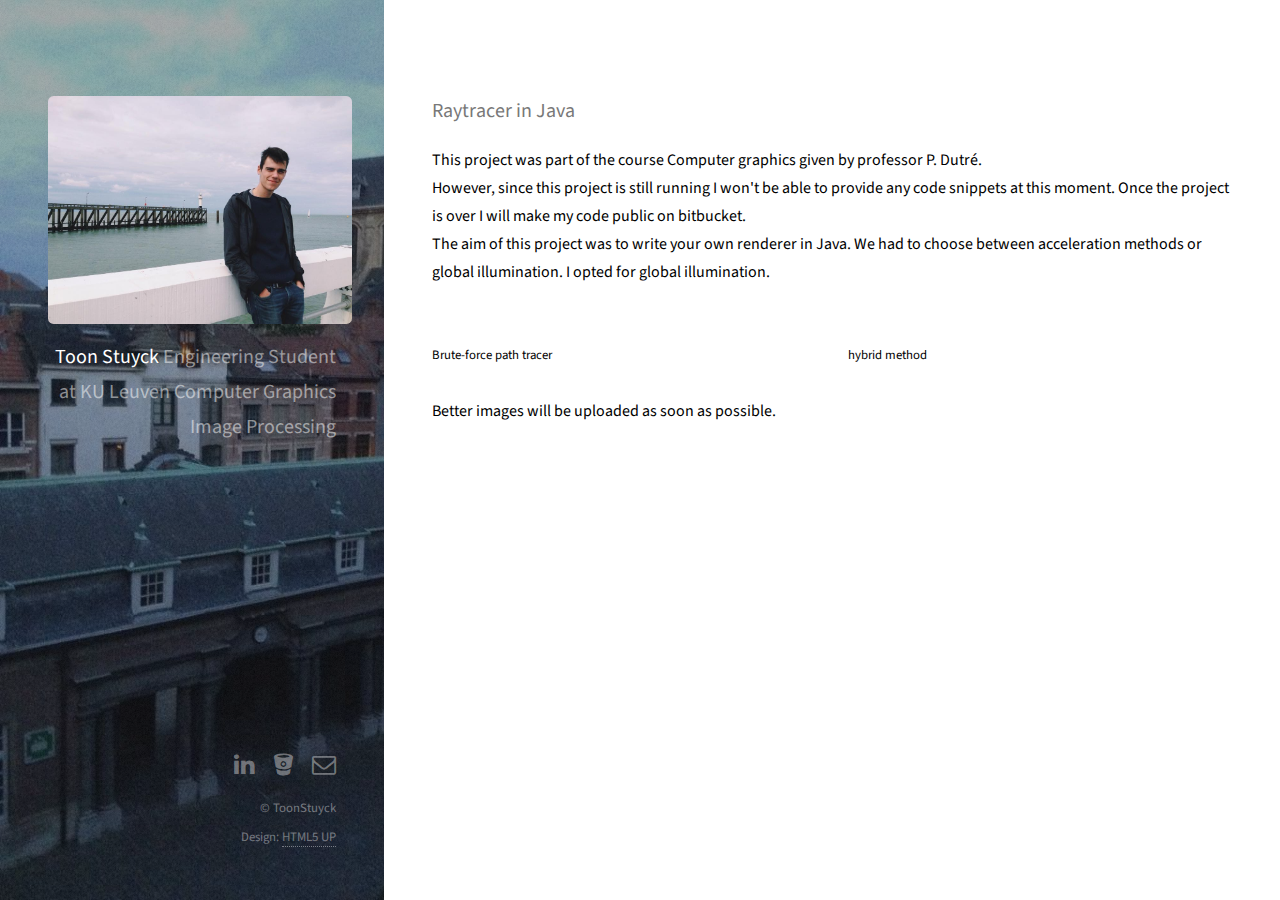
==== cg.html @ 0304fca7 "projects" ====
<!DOCTYPE HTML>
<!--
	Strata by HTML5 UP
	html5up.net | @ajlkn
	Free for personal and commercial use under the CCA 3.0 license (html5up.net/license)
-->
<html>
	<head>
		<title>Raytracer</title>
		<meta charset="utf-8" />
		<meta name="viewport" content="width=device-width, initial-scale=1" />
		<!--[if lte IE 8]><script src="assets/js/ie/html5shiv.js"></script><![endif]-->
		<link rel="stylesheet" href="assets/css/main.css" />
		<!--[if lte IE 8]><link rel="stylesheet" href="assets/css/ie8.css" /><![endif]-->
	</head>
	
	<body id="top">

		<!-- Header -->
			<header id="header">
				<div class="inner">
					<a href="index.html" class="image avatar "><img src="images/avatar.jpg" alt="" style="width:304px;height:228px;"/></a>
					<h1><strong>Toon Stuyck</strong> <br />
					Engineering Student at KU Leuven <br />
					Computer Graphics <br />
					Image Processing</h1>
				</div>
			</header>

		<!-- Main -->
			<div id="main">

				<!-- One -->
					<section id="one">
						<header class="major">
						<h3>Raytracer in Java </h3>
							
						</header>
						<p>This project was part of the course Computer graphics given by professor P. Dutr&eacute;. <br/>
						However, since this project is still running I won't be able to provide any code snippets at this moment. Once the project
						is over I will make my code public on bitbucket. <br/>The aim of this project was to write your own renderer
						in Java. We had to choose between acceleration methods or global illumination. I opted for global illumination.
						</p>
						
						<div class ="row">
						<article class="6u 12u$(xsmall) work-item">
								<img src="images/cg/BruteForce16samples5depth.png" alt="" style="width:370;height:217px;"/>
								<p>Brute-force path tracer</p>
						</article>
						<article class="6u$ 12u$(xsmall) work-item">
								<img src="images/cg/hybrid32.png" alt="" style="width:370;height:217px;"/>
								<p>hybrid method</p>
						</article>
						</div>
						<p>Better images will be uploaded as soon as possible.</p>
					</section>



		<!-- Footer -->
			<footer id="footer">
				<div class="inner">
					<ul class="icons">
						<li><a href="https://www.linkedin.com/in/toon-stuyck/" class="icon fa-linkedin"><span class="label">LinkedIn</span></a></li>
						<li><a href="#" class="icon fa-bitbucket"><span class="label">Bitbucket</span></a></li>
						<li><a href="mailto:toon.stuyck@student.kuleuven.be" class="icon fa-envelope-o"><span class="label">Email</span></a></li>
					</ul>
					<ul class="copyright">
						<li>&copy; ToonStuyck</li><li>Design: <a href="http://html5up.net">HTML5 UP</a></li>
					</ul>
				</div>
			</footer>

		<!-- Scripts -->
			<script src="assets/js/jquery.min.js"></script>
			<script src="assets/js/jquery.poptrox.min.js"></script>
			<script src="assets/js/skel.min.js"></script>
			<script src="assets/js/util.js"></script>
			<!--[if lte IE 8]><script src="assets/js/ie/respond.min.js"></script><![endif]-->
			<script src="assets/js/main.js"></script>

	</body>
</html>
---- assets/css/main.css ----
@import url("font-awesome.min.css");
@import url("https://fonts.googleapis.com/css?family=Source+Sans+Pro:400,400italic");

/*
	Strata by HTML5 UP
	html5up.net | @ajlkn
	Free for personal and commercial use under the CCA 3.0 license (html5up.net/license)
*/

/* Reset */

	html, body, div, span, applet, object, iframe, h1, h2, h3, h4, h5, h6, p, blockquote, pre, a, abbr, acronym, address, big, cite, code, del, dfn, em, img, ins, kbd, q, s, samp, small, strike, strong, sub, sup, tt, var, b, u, i, center, dl, dt, dd, ol, ul, li, fieldset, form, label, legend, table, caption, tbody, tfoot, thead, tr, th, td, article, aside, canvas, details, embed, figure, figcaption, footer, header, hgroup, menu, nav, output, ruby, section, summary, time, mark, audio, video {
		margin: 0;
		padding: 0;
		border: 0;
		font-size: 100%;
		font: inherit;
		vertical-align: baseline;
	}

	article, aside, details, figcaption, figure, footer, header, hgroup, menu, nav, section {
		display: block;
	}

	body {
		line-height: 1;
	}

	ol, ul {
		list-style: none;
	}

	blockquote, q {
		quotes: none;
	}

	blockquote:before, blockquote:after, q:before, q:after {
		content: '';
		content: none;
	}

	table {
		border-collapse: collapse;
		border-spacing: 0;
	}

	body {
		-webkit-text-size-adjust: none;
	}

/* Box Model */

	*, *:before, *:after {
		-moz-box-sizing: border-box;
		-webkit-box-sizing: border-box;
		box-sizing: border-box;
	}

/* Containers */

	.container {
		margin-left: auto;
		margin-right: auto;
	}

	.container.\31 25\25 {
		width: 100%;
		max-width: 1200px;
		min-width: 960px;
	}

	.container.\37 5\25 {
		width: 720px;
	}

	.container.\35 0\25 {
		width: 480px;
	}

	.container.\32 5\25 {
		width: 240px;
	}

	.container {
		width: 960px;
	}

	@media screen and (max-width: 1800px) {

		.container.\31 25\25 {
			width: 100%;
			max-width: 1200px;
			min-width: 960px;
		}

		.container.\37 5\25 {
			width: 720px;
		}

		.container.\35 0\25 {
			width: 480px;
		}

		.container.\32 5\25 {
			width: 240px;
		}

		.container {
			width: 960px;
		}

	}

	@media screen and (max-width: 1280px) {

		.container.\31 25\25 {
			width: 100%;
			max-width: 1200px;
			min-width: 960px;
		}

		.container.\37 5\25 {
			width: 720px;
		}

		.container.\35 0\25 {
			width: 480px;
		}

		.container.\32 5\25 {
			width: 240px;
		}

		.container {
			width: 960px;
		}

	}

	@media screen and (max-width: 980px) {

		.container.\31 25\25 {
			width: 100%;
			max-width: 1200px;
			min-width: 960px;
		}

		.container.\37 5\25 {
			width: 720px;
		}

		.container.\35 0\25 {
			width: 480px;
		}

		.container.\32 5\25 {
			width: 240px;
		}

		.container {
			width: 960px;
		}

	}

	@media screen and (max-width: 736px) {

		.container.\31 25\25 {
			width: 100%;
			max-width: 1200px;
			min-width: 960px;
		}

		.container.\37 5\25 {
			width: 720px;
		}

		.container.\35 0\25 {
			width: 480px;
		}

		.container.\32 5\25 {
			width: 240px;
		}

		.container {
			width: 960px;
		}

	}

	@media screen and (max-width: 480px) {

		.container.\31 25\25 {
			width: 100%;
			max-width: 1200px;
			min-width: 960px;
		}

		.container.\37 5\25 {
			width: 720px;
		}

		.container.\35 0\25 {
			width: 480px;
		}

		.container.\32 5\25 {
			width: 240px;
		}

		.container {
			width: 960px;
		}

	}

/* Grid */

	.row {
		border-bottom: solid 1px transparent;
		-moz-box-sizing: border-box;
		-webkit-box-sizing: border-box;
		box-sizing: border-box;
	}

	.row > * {
		float: left;
		-moz-box-sizing: border-box;
		-webkit-box-sizing: border-box;
		box-sizing: border-box;
	}

	.row:after, .row:before {
		content: '';
		display: block;
		clear: both;
		height: 0;
	}

	.row.uniform > * > :first-child {
		margin-top: 0;
	}

	.row.uniform > * > :last-child {
		margin-bottom: 0;
	}

	.row.\30 \25 > * {
		padding: 0 0 0 0em;
	}

	.row.\30 \25 {
		margin: 0 0 -1px 0em;
	}

	.row.uniform.\30 \25 > * {
		padding: 0em 0 0 0em;
	}

	.row.uniform.\30 \25 {
		margin: 0em 0 -1px 0em;
	}

	.row > * {
		padding: 0 0 0 2.5em;
	}

	.row {
		margin: 0 0 -1px -2.5em;
	}

	.row.uniform > * {
		padding: 2.5em 0 0 2.5em;
	}

	.row.uniform {
		margin: -2.5em 0 -1px -2.5em;
	}

	.row.\32 00\25 > * {
		padding: 0 0 0 5em;
	}

	.row.\32 00\25 {
		margin: 0 0 -1px -5em;
	}

	.row.uniform.\32 00\25 > * {
		padding: 5em 0 0 5em;
	}

	.row.uniform.\32 00\25 {
		margin: -5em 0 -1px -5em;
	}

	.row.\31 50\25 > * {
		padding: 0 0 0 3.75em;
	}

	.row.\31 50\25 {
		margin: 0 0 -1px -3.75em;
	}

	.row.uniform.\31 50\25 > * {
		padding: 3.75em 0 0 3.75em;
	}

	.row.uniform.\31 50\25 {
		margin: -3.75em 0 -1px -3.75em;
	}

	.row.\35 0\25 > * {
		padding: 0 0 0 1.25em;
	}

	.row.\35 0\25 {
		margin: 0 0 -1px -1.25em;
	}

	.row.uniform.\35 0\25 > * {
		padding: 1.25em 0 0 1.25em;
	}

	.row.uniform.\35 0\25 {
		margin: -1.25em 0 -1px -1.25em;
	}

	.row.\32 5\25 > * {
		padding: 0 0 0 0.625em;
	}

	.row.\32 5\25 {
		margin: 0 0 -1px -0.625em;
	}

	.row.uniform.\32 5\25 > * {
		padding: 0.625em 0 0 0.625em;
	}

	.row.uniform.\32 5\25 {
		margin: -0.625em 0 -1px -0.625em;
	}

	.\31 2u, .\31 2u\24 {
		width: 100%;
		clear: none;
		margin-left: 0;
	}

	.\31 1u, .\31 1u\24 {
		width: 91.6666666667%;
		clear: none;
		margin-left: 0;
	}

	.\31 0u, .\31 0u\24 {
		width: 83.3333333333%;
		clear: none;
		margin-left: 0;
	}

	.\39 u, .\39 u\24 {
		width: 75%;
		clear: none;
		margin-left: 0;
	}

	.\38 u, .\38 u\24 {
		width: 66.6666666667%;
		clear: none;
		margin-left: 0;
	}

	.\37 u, .\37 u\24 {
		width: 58.3333333333%;
		clear: none;
		margin-left: 0;
	}

	.\36 u, .\36 u\24 {
		width: 50%;
		clear: none;
		margin-left: 0;
	}

	.\35 u, .\35 u\24 {
		width: 41.6666666667%;
		clear: none;
		margin-left: 0;
	}

	.\34 u, .\34 u\24 {
		width: 33.3333333333%;
		clear: none;
		margin-left: 0;
	}

	.\33 u, .\33 u\24 {
		width: 25%;
		clear: none;
		margin-left: 0;
	}

	.\32 u, .\32 u\24 {
		width: 16.6666666667%;
		clear: none;
		margin-left: 0;
	}

	.\31 u, .\31 u\24 {
		width: 8.3333333333%;
		clear: none;
		margin-left: 0;
	}

	.\31 2u\24 + *,
	.\31 1u\24 + *,
	.\31 0u\24 + *,
	.\39 u\24 + *,
	.\38 u\24 + *,
	.\37 u\24 + *,
	.\36 u\24 + *,
	.\35 u\24 + *,
	.\34 u\24 + *,
	.\33 u\24 + *,
	.\32 u\24 + *,
	.\31 u\24 + * {
		clear: left;
	}

	.\-11u {
		margin-left: 91.66667%;
	}

	.\-10u {
		margin-left: 83.33333%;
	}

	.\-9u {
		margin-left: 75%;
	}

	.\-8u {
		margin-left: 66.66667%;
	}

	.\-7u {
		margin-left: 58.33333%;
	}

	.\-6u {
		margin-left: 50%;
	}

	.\-5u {
		margin-left: 41.66667%;
	}

	.\-4u {
		margin-left: 33.33333%;
	}

	.\-3u {
		margin-left: 25%;
	}

	.\-2u {
		margin-left: 16.66667%;
	}

	.\-1u {
		margin-left: 8.33333%;
	}

	@media screen and (max-width: 1800px) {

		.row > * {
			padding: 0 0 0 2.5em;
		}

		.row {
			margin: 0 0 -1px -2.5em;
		}

		.row.uniform > * {
			padding: 2.5em 0 0 2.5em;
		}

		.row.uniform {
			margin: -2.5em 0 -1px -2.5em;
		}

		.row.\32 00\25 > * {
			padding: 0 0 0 5em;
		}

		.row.\32 00\25 {
			margin: 0 0 -1px -5em;
		}

		.row.uniform.\32 00\25 > * {
			padding: 5em 0 0 5em;
		}

		.row.uniform.\32 00\25 {
			margin: -5em 0 -1px -5em;
		}

		.row.\31 50\25 > * {
			padding: 0 0 0 3.75em;
		}

		.row.\31 50\25 {
			margin: 0 0 -1px -3.75em;
		}

		.row.uniform.\31 50\25 > * {
			padding: 3.75em 0 0 3.75em;
		}

		.row.uniform.\31 50\25 {
			margin: -3.75em 0 -1px -3.75em;
		}

		.row.\35 0\25 > * {
			padding: 0 0 0 1.25em;
		}

		.row.\35 0\25 {
			margin: 0 0 -1px -1.25em;
		}

		.row.uniform.\35 0\25 > * {
			padding: 1.25em 0 0 1.25em;
		}

		.row.uniform.\35 0\25 {
			margin: -1.25em 0 -1px -1.25em;
		}

		.row.\32 5\25 > * {
			padding: 0 0 0 0.625em;
		}

		.row.\32 5\25 {
			margin: 0 0 -1px -0.625em;
		}

		.row.uniform.\32 5\25 > * {
			padding: 0.625em 0 0 0.625em;
		}

		.row.uniform.\32 5\25 {
			margin: -0.625em 0 -1px -0.625em;
		}

		.\31 2u\28xlarge\29, .\31 2u\24\28xlarge\29 {
			width: 100%;
			clear: none;
			margin-left: 0;
		}

		.\31 1u\28xlarge\29, .\31 1u\24\28xlarge\29 {
			width: 91.6666666667%;
			clear: none;
			margin-left: 0;
		}

		.\31 0u\28xlarge\29, .\31 0u\24\28xlarge\29 {
			width: 83.3333333333%;
			clear: none;
			margin-left: 0;
		}

		.\39 u\28xlarge\29, .\39 u\24\28xlarge\29 {
			width: 75%;
			clear: none;
			margin-left: 0;
		}

		.\38 u\28xlarge\29, .\38 u\24\28xlarge\29 {
			width: 66.6666666667%;
			clear: none;
			margin-left: 0;
		}

		.\37 u\28xlarge\29, .\37 u\24\28xlarge\29 {
			width: 58.3333333333%;
			clear: none;
			margin-left: 0;
		}

		.\36 u\28xlarge\29, .\36 u\24\28xlarge\29 {
			width: 50%;
			clear: none;
			margin-left: 0;
		}

		.\35 u\28xlarge\29, .\35 u\24\28xlarge\29 {
			width: 41.6666666667%;
			clear: none;
			margin-left: 0;
		}

		.\34 u\28xlarge\29, .\34 u\24\28xlarge\29 {
			width: 33.3333333333%;
			clear: none;
			margin-left: 0;
		}

		.\33 u\28xlarge\29, .\33 u\24\28xlarge\29 {
			width: 25%;
			clear: none;
			margin-left: 0;
		}

		.\32 u\28xlarge\29, .\32 u\24\28xlarge\29 {
			width: 16.6666666667%;
			clear: none;
			margin-left: 0;
		}

		.\31 u\28xlarge\29, .\31 u\24\28xlarge\29 {
			width: 8.3333333333%;
			clear: none;
			margin-left: 0;
		}

		.\31 2u\24\28xlarge\29 + *,
		.\31 1u\24\28xlarge\29 + *,
		.\31 0u\24\28xlarge\29 + *,
		.\39 u\24\28xlarge\29 + *,
		.\38 u\24\28xlarge\29 + *,
		.\37 u\24\28xlarge\29 + *,
		.\36 u\24\28xlarge\29 + *,
		.\35 u\24\28xlarge\29 + *,
		.\34 u\24\28xlarge\29 + *,
		.\33 u\24\28xlarge\29 + *,
		.\32 u\24\28xlarge\29 + *,
		.\31 u\24\28xlarge\29 + * {
			clear: left;
		}

		.\-11u\28xlarge\29 {
			margin-left: 91.66667%;
		}

		.\-10u\28xlarge\29 {
			margin-left: 83.33333%;
		}

		.\-9u\28xlarge\29 {
			margin-left: 75%;
		}

		.\-8u\28xlarge\29 {
			margin-left: 66.66667%;
		}

		.\-7u\28xlarge\29 {
			margin-left: 58.33333%;
		}

		.\-6u\28xlarge\29 {
			margin-left: 50%;
		}

		.\-5u\28xlarge\29 {
			margin-left: 41.66667%;
		}

		.\-4u\28xlarge\29 {
			margin-left: 33.33333%;
		}

		.\-3u\28xlarge\29 {
			margin-left: 25%;
		}

		.\-2u\28xlarge\29 {
			margin-left: 16.66667%;
		}

		.\-1u\28xlarge\29 {
			margin-left: 8.33333%;
		}

	}

	@media screen and (max-width: 1280px) {

		.row > * {
			padding: 0 0 0 2em;
		}

		.row {
			margin: 0 0 -1px -2em;
		}

		.row.uniform > * {
			padding: 2em 0 0 2em;
		}

		.row.uniform {
			margin: -2em 0 -1px -2em;
		}

		.row.\32 00\25 > * {
			padding: 0 0 0 4em;
		}

		.row.\32 00\25 {
			margin: 0 0 -1px -4em;
		}

		.row.uniform.\32 00\25 > * {
			padding: 4em 0 0 4em;
		}

		.row.uniform.\32 00\25 {
			margin: -4em 0 -1px -4em;
		}

		.row.\31 50\25 > * {
			padding: 0 0 0 3em;
		}

		.row.\31 50\25 {
			margin: 0 0 -1px -3em;
		}

		.row.uniform.\31 50\25 > * {
			padding: 3em 0 0 3em;
		}

		.row.uniform.\31 50\25 {
			margin: -3em 0 -1px -3em;
		}

		.row.\35 0\25 > * {
			padding: 0 0 0 1em;
		}

		.row.\35 0\25 {
			margin: 0 0 -1px -1em;
		}

		.row.uniform.\35 0\25 > * {
			padding: 1em 0 0 1em;
		}

		.row.uniform.\35 0\25 {
			margin: -1em 0 -1px -1em;
		}

		.row.\32 5\25 > * {
			padding: 0 0 0 0.5em;
		}

		.row.\32 5\25 {
			margin: 0 0 -1px -0.5em;
		}

		.row.uniform.\32 5\25 > * {
			padding: 0.5em 0 0 0.5em;
		}

		.row.uniform.\32 5\25 {
			margin: -0.5em 0 -1px -0.5em;
		}

		.\31 2u\28large\29, .\31 2u\24\28large\29 {
			width: 100%;
			clear: none;
			margin-left: 0;
		}

		.\31 1u\28large\29, .\31 1u\24\28large\29 {
			width: 91.6666666667%;
			clear: none;
			margin-left: 0;
		}

		.\31 0u\28large\29, .\31 0u\24\28large\29 {
			width: 83.3333333333%;
			clear: none;
			margin-left: 0;
		}

		.\39 u\28large\29, .\39 u\24\28large\29 {
			width: 75%;
			clear: none;
			margin-left: 0;
		}

		.\38 u\28large\29, .\38 u\24\28large\29 {
			width: 66.6666666667%;
			clear: none;
			margin-left: 0;
		}

		.\37 u\28large\29, .\37 u\24\28large\29 {
			width: 58.3333333333%;
			clear: none;
			margin-left: 0;
		}

		.\36 u\28large\29, .\36 u\24\28large\29 {
			width: 50%;
			clear: none;
			margin-left: 0;
		}

		.\35 u\28large\29, .\35 u\24\28large\29 {
			width: 41.6666666667%;
			clear: none;
			margin-left: 0;
		}

		.\34 u\28large\29, .\34 u\24\28large\29 {
			width: 33.3333333333%;
			clear: none;
			margin-left: 0;
		}

		.\33 u\28large\29, .\33 u\24\28large\29 {
			width: 25%;
			clear: none;
			margin-left: 0;
		}

		.\32 u\28large\29, .\32 u\24\28large\29 {
			width: 16.6666666667%;
			clear: none;
			margin-left: 0;
		}

		.\31 u\28large\29, .\31 u\24\28large\29 {
			width: 8.3333333333%;
			clear: none;
			margin-left: 0;
		}

		.\31 2u\24\28large\29 + *,
		.\31 1u\24\28large\29 + *,
		.\31 0u\24\28large\29 + *,
		.\39 u\24\28large\29 + *,
		.\38 u\24\28large\29 + *,
		.\37 u\24\28large\29 + *,
		.\36 u\24\28large\29 + *,
		.\35 u\24\28large\29 + *,
		.\34 u\24\28large\29 + *,
		.\33 u\24\28large\29 + *,
		.\32 u\24\28large\29 + *,
		.\31 u\24\28large\29 + * {
			clear: left;
		}

		.\-11u\28large\29 {
			margin-left: 91.66667%;
		}

		.\-10u\28large\29 {
			margin-left: 83.33333%;
		}

		.\-9u\28large\29 {
			margin-left: 75%;
		}

		.\-8u\28large\29 {
			margin-left: 66.66667%;
		}

		.\-7u\28large\29 {
			margin-left: 58.33333%;
		}

		.\-6u\28large\29 {
			margin-left: 50%;
		}

		.\-5u\28large\29 {
			margin-left: 41.66667%;
		}

		.\-4u\28large\29 {
			margin-left: 33.33333%;
		}

		.\-3u\28large\29 {
			margin-left: 25%;
		}

		.\-2u\28large\29 {
			margin-left: 16.66667%;
		}

		.\-1u\28large\29 {
			margin-left: 8.33333%;
		}

	}

	@media screen and (max-width: 980px) {

		.row > * {
			padding: 0 0 0 2em;
		}

		.row {
			margin: 0 0 -1px -2em;
		}

		.row.uniform > * {
			padding: 2em 0 0 2em;
		}

		.row.uniform {
			margin: -2em 0 -1px -2em;
		}

		.row.\32 00\25 > * {
			padding: 0 0 0 4em;
		}

		.row.\32 00\25 {
			margin: 0 0 -1px -4em;
		}

		.row.uniform.\32 00\25 > * {
			padding: 4em 0 0 4em;
		}

		.row.uniform.\32 00\25 {
			margin: -4em 0 -1px -4em;
		}

		.row.\31 50\25 > * {
			padding: 0 0 0 3em;
		}

		.row.\31 50\25 {
			margin: 0 0 -1px -3em;
		}

		.row.uniform.\31 50\25 > * {
			padding: 3em 0 0 3em;
		}

		.row.uniform.\31 50\25 {
			margin: -3em 0 -1px -3em;
		}

		.row.\35 0\25 > * {
			padding: 0 0 0 1em;
		}

		.row.\35 0\25 {
			margin: 0 0 -1px -1em;
		}

		.row.uniform.\35 0\25 > * {
			padding: 1em 0 0 1em;
		}

		.row.uniform.\35 0\25 {
			margin: -1em 0 -1px -1em;
		}

		.row.\32 5\25 > * {
			padding: 0 0 0 0.5em;
		}

		.row.\32 5\25 {
			margin: 0 0 -1px -0.5em;
		}

		.row.uniform.\32 5\25 > * {
			padding: 0.5em 0 0 0.5em;
		}

		.row.uniform.\32 5\25 {
			margin: -0.5em 0 -1px -0.5em;
		}

		.\31 2u\28medium\29, .\31 2u\24\28medium\29 {
			width: 100%;
			clear: none;
			margin-left: 0;
		}

		.\31 1u\28medium\29, .\31 1u\24\28medium\29 {
			width: 91.6666666667%;
			clear: none;
			margin-left: 0;
		}

		.\31 0u\28medium\29, .\31 0u\24\28medium\29 {
			width: 83.3333333333%;
			clear: none;
			margin-left: 0;
		}

		.\39 u\28medium\29, .\39 u\24\28medium\29 {
			width: 75%;
			clear: none;
			margin-left: 0;
		}

		.\38 u\28medium\29, .\38 u\24\28medium\29 {
			width: 66.6666666667%;
			clear: none;
			margin-left: 0;
		}

		.\37 u\28medium\29, .\37 u\24\28medium\29 {
			width: 58.3333333333%;
			clear: none;
			margin-left: 0;
		}

		.\36 u\28medium\29, .\36 u\24\28medium\29 {
			width: 50%;
			clear: none;
			margin-left: 0;
		}

		.\35 u\28medium\29, .\35 u\24\28medium\29 {
			width: 41.6666666667%;
			clear: none;
			margin-left: 0;
		}

		.\34 u\28medium\29, .\34 u\24\28medium\29 {
			width: 33.3333333333%;
			clear: none;
			margin-left: 0;
		}

		.\33 u\28medium\29, .\33 u\24\28medium\29 {
			width: 25%;
			clear: none;
			margin-left: 0;
		}

		.\32 u\28medium\29, .\32 u\24\28medium\29 {
			width: 16.6666666667%;
			clear: none;
			margin-left: 0;
		}

		.\31 u\28medium\29, .\31 u\24\28medium\29 {
			width: 8.3333333333%;
			clear: none;
			margin-left: 0;
		}

		.\31 2u\24\28medium\29 + *,
		.\31 1u\24\28medium\29 + *,
		.\31 0u\24\28medium\29 + *,
		.\39 u\24\28medium\29 + *,
		.\38 u\24\28medium\29 + *,
		.\37 u\24\28medium\29 + *,
		.\36 u\24\28medium\29 + *,
		.\35 u\24\28medium\29 + *,
		.\34 u\24\28medium\29 + *,
		.\33 u\24\28medium\29 + *,
		.\32 u\24\28medium\29 + *,
		.\31 u\24\28medium\29 + * {
			clear: left;
		}

		.\-11u\28medium\29 {
			margin-left: 91.66667%;
		}

		.\-10u\28medium\29 {
			margin-left: 83.33333%;
		}

		.\-9u\28medium\29 {
			margin-left: 75%;
		}

		.\-8u\28medium\29 {
			margin-left: 66.66667%;
		}

		.\-7u\28medium\29 {
			margin-left: 58.33333%;
		}

		.\-6u\28medium\29 {
			margin-left: 50%;
		}

		.\-5u\28medium\29 {
			margin-left: 41.66667%;
		}

		.\-4u\28medium\29 {
			margin-left: 33.33333%;
		}

		.\-3u\28medium\29 {
			margin-left: 25%;
		}

		.\-2u\28medium\29 {
			margin-left: 16.66667%;
		}

		.\-1u\28medium\29 {
			margin-left: 8.33333%;
		}

	}

	@media screen and (max-width: 736px) {

		.row > * {
			padding: 0 0 0 1.5em;
		}

		.row {
			margin: 0 0 -1px -1.5em;
		}

		.row.uniform > * {
			padding: 1.5em 0 0 1.5em;
		}

		.row.uniform {
			margin: -1.5em 0 -1px -1.5em;
		}

		.row.\32 00\25 > * {
			padding: 0 0 0 3em;
		}

		.row.\32 00\25 {
			margin: 0 0 -1px -3em;
		}

		.row.uniform.\32 00\25 > * {
			padding: 3em 0 0 3em;
		}

		.row.uniform.\32 00\25 {
			margin: -3em 0 -1px -3em;
		}

		.row.\31 50\25 > * {
			padding: 0 0 0 2.25em;
		}

		.row.\31 50\25 {
			margin: 0 0 -1px -2.25em;
		}

		.row.uniform.\31 50\25 > * {
			padding: 2.25em 0 0 2.25em;
		}

		.row.uniform.\31 50\25 {
			margin: -2.25em 0 -1px -2.25em;
		}

		.row.\35 0\25 > * {
			padding: 0 0 0 0.75em;
		}

		.row.\35 0\25 {
			margin: 0 0 -1px -0.75em;
		}

		.row.uniform.\35 0\25 > * {
			padding: 0.75em 0 0 0.75em;
		}

		.row.uniform.\35 0\25 {
			margin: -0.75em 0 -1px -0.75em;
		}

		.row.\32 5\25 > * {
			padding: 0 0 0 0.375em;
		}

		.row.\32 5\25 {
			margin: 0 0 -1px -0.375em;
		}

		.row.uniform.\32 5\25 > * {
			padding: 0.375em 0 0 0.375em;
		}

		.row.uniform.\32 5\25 {
			margin: -0.375em 0 -1px -0.375em;
		}

		.\31 2u\28small\29, .\31 2u\24\28small\29 {
			width: 100%;
			clear: none;
			margin-left: 0;
		}

		.\31 1u\28small\29, .\31 1u\24\28small\29 {
			width: 91.6666666667%;
			clear: none;
			margin-left: 0;
		}

		.\31 0u\28small\29, .\31 0u\24\28small\29 {
			width: 83.3333333333%;
			clear: none;
			margin-left: 0;
		}

		.\39 u\28small\29, .\39 u\24\28small\29 {
			width: 75%;
			clear: none;
			margin-left: 0;
		}

		.\38 u\28small\29, .\38 u\24\28small\29 {
			width: 66.6666666667%;
			clear: none;
			margin-left: 0;
		}

		.\37 u\28small\29, .\37 u\24\28small\29 {
			width: 58.3333333333%;
			clear: none;
			margin-left: 0;
		}

		.\36 u\28small\29, .\36 u\24\28small\29 {
			width: 50%;
			clear: none;
			margin-left: 0;
		}

		.\35 u\28small\29, .\35 u\24\28small\29 {
			width: 41.6666666667%;
			clear: none;
			margin-left: 0;
		}

		.\34 u\28small\29, .\34 u\24\28small\29 {
			width: 33.3333333333%;
			clear: none;
			margin-left: 0;
		}

		.\33 u\28small\29, .\33 u\24\28small\29 {
			width: 25%;
			clear: none;
			margin-left: 0;
		}

		.\32 u\28small\29, .\32 u\24\28small\29 {
			width: 16.6666666667%;
			clear: none;
			margin-left: 0;
		}

		.\31 u\28small\29, .\31 u\24\28small\29 {
			width: 8.3333333333%;
			clear: none;
			margin-left: 0;
		}

		.\31 2u\24\28small\29 + *,
		.\31 1u\24\28small\29 + *,
		.\31 0u\24\28small\29 + *,
		.\39 u\24\28small\29 + *,
		.\38 u\24\28small\29 + *,
		.\37 u\24\28small\29 + *,
		.\36 u\24\28small\29 + *,
		.\35 u\24\28small\29 + *,
		.\34 u\24\28small\29 + *,
		.\33 u\24\28small\29 + *,
		.\32 u\24\28small\29 + *,
		.\31 u\24\28small\29 + * {
			clear: left;
		}

		.\-11u\28small\29 {
			margin-left: 91.66667%;
		}

		.\-10u\28small\29 {
			margin-left: 83.33333%;
		}

		.\-9u\28small\29 {
			margin-left: 75%;
		}

		.\-8u\28small\29 {
			margin-left: 66.66667%;
		}

		.\-7u\28small\29 {
			margin-left: 58.33333%;
		}

		.\-6u\28small\29 {
			margin-left: 50%;
		}

		.\-5u\28small\29 {
			margin-left: 41.66667%;
		}

		.\-4u\28small\29 {
			margin-left: 33.33333%;
		}

		.\-3u\28small\29 {
			margin-left: 25%;
		}

		.\-2u\28small\29 {
			margin-left: 16.66667%;
		}

		.\-1u\28small\29 {
			margin-left: 8.33333%;
		}

	}

	@media screen and (max-width: 480px) {

		.row > * {
			padding: 0 0 0 1.5em;
		}

		.row {
			margin: 0 0 -1px -1.5em;
		}

		.row.uniform > * {
			padding: 1.5em 0 0 1.5em;
		}

		.row.uniform {
			margin: -1.5em 0 -1px -1.5em;
		}

		.row.\32 00\25 > * {
			padding: 0 0 0 3em;
		}

		.row.\32 00\25 {
			margin: 0 0 -1px -3em;
		}

		.row.uniform.\32 00\25 > * {
			padding: 3em 0 0 3em;
		}

		.row.uniform.\32 00\25 {
			margin: -3em 0 -1px -3em;
		}

		.row.\31 50\25 > * {
			padding: 0 0 0 2.25em;
		}

		.row.\31 50\25 {
			margin: 0 0 -1px -2.25em;
		}

		.row.uniform.\31 50\25 > * {
			padding: 2.25em 0 0 2.25em;
		}

		.row.uniform.\31 50\25 {
			margin: -2.25em 0 -1px -2.25em;
		}

		.row.\35 0\25 > * {
			padding: 0 0 0 0.75em;
		}

		.row.\35 0\25 {
			margin: 0 0 -1px -0.75em;
		}

		.row.uniform.\35 0\25 > * {
			padding: 0.75em 0 0 0.75em;
		}

		.row.uniform.\35 0\25 {
			margin: -0.75em 0 -1px -0.75em;
		}

		.row.\32 5\25 > * {
			padding: 0 0 0 0.375em;
		}

		.row.\32 5\25 {
			margin: 0 0 -1px -0.375em;
		}

		.row.uniform.\32 5\25 > * {
			padding: 0.375em 0 0 0.375em;
		}

		.row.uniform.\32 5\25 {
			margin: -0.375em 0 -1px -0.375em;
		}

		.\31 2u\28xsmall\29, .\31 2u\24\28xsmall\29 {
			width: 100%;
			clear: none;
			margin-left: 0;
		}

		.\31 1u\28xsmall\29, .\31 1u\24\28xsmall\29 {
			width: 91.6666666667%;
			clear: none;
			margin-left: 0;
		}

		.\31 0u\28xsmall\29, .\31 0u\24\28xsmall\29 {
			width: 83.3333333333%;
			clear: none;
			margin-left: 0;
		}

		.\39 u\28xsmall\29, .\39 u\24\28xsmall\29 {
			width: 75%;
			clear: none;
			margin-left: 0;
		}

		.\38 u\28xsmall\29, .\38 u\24\28xsmall\29 {
			width: 66.6666666667%;
			clear: none;
			margin-left: 0;
		}

		.\37 u\28xsmall\29, .\37 u\24\28xsmall\29 {
			width: 58.3333333333%;
			clear: none;
			margin-left: 0;
		}

		.\36 u\28xsmall\29, .\36 u\24\28xsmall\29 {
			width: 50%;
			clear: none;
			margin-left: 0;
		}

		.\35 u\28xsmall\29, .\35 u\24\28xsmall\29 {
			width: 41.6666666667%;
			clear: none;
			margin-left: 0;
		}

		.\34 u\28xsmall\29, .\34 u\24\28xsmall\29 {
			width: 33.3333333333%;
			clear: none;
			margin-left: 0;
		}

		.\33 u\28xsmall\29, .\33 u\24\28xsmall\29 {
			width: 25%;
			clear: none;
			margin-left: 0;
		}

		.\32 u\28xsmall\29, .\32 u\24\28xsmall\29 {
			width: 16.6666666667%;
			clear: none;
			margin-left: 0;
		}

		.\31 u\28xsmall\29, .\31 u\24\28xsmall\29 {
			width: 8.3333333333%;
			clear: none;
			margin-left: 0;
		}

		.\31 2u\24\28xsmall\29 + *,
		.\31 1u\24\28xsmall\29 + *,
		.\31 0u\24\28xsmall\29 + *,
		.\39 u\24\28xsmall\29 + *,
		.\38 u\24\28xsmall\29 + *,
		.\37 u\24\28xsmall\29 + *,
		.\36 u\24\28xsmall\29 + *,
		.\35 u\24\28xsmall\29 + *,
		.\34 u\24\28xsmall\29 + *,
		.\33 u\24\28xsmall\29 + *,
		.\32 u\24\28xsmall\29 + *,
		.\31 u\24\28xsmall\29 + * {
			clear: left;
		}

		.\-11u\28xsmall\29 {
			margin-left: 91.66667%;
		}

		.\-10u\28xsmall\29 {
			margin-left: 83.33333%;
		}

		.\-9u\28xsmall\29 {
			margin-left: 75%;
		}

		.\-8u\28xsmall\29 {
			margin-left: 66.66667%;
		}

		.\-7u\28xsmall\29 {
			margin-left: 58.33333%;
		}

		.\-6u\28xsmall\29 {
			margin-left: 50%;
		}

		.\-5u\28xsmall\29 {
			margin-left: 41.66667%;
		}

		.\-4u\28xsmall\29 {
			margin-left: 33.33333%;
		}

		.\-3u\28xsmall\29 {
			margin-left: 25%;
		}

		.\-2u\28xsmall\29 {
			margin-left: 16.66667%;
		}

		.\-1u\28xsmall\29 {
			margin-left: 8.33333%;
		}

	}

/* Basic */

	body {
		background: #fff;
	}

		body.is-loading *, body.is-loading *:before, body.is-loading *:after {
			-moz-animation: none !important;
			-webkit-animation: none !important;
			-ms-animation: none !important;
			animation: none !important;
			-moz-transition: none !important;
			-webkit-transition: none !important;
			-ms-transition: none !important;
			transition: none !important;
		}

	body, input, select, textarea {
		color: black;
		font-family: "Source Sans Pro", Helvetica, sans-serif;
		font-size: 16pt;
		font-weight: 400;
		line-height: 1.75em;
	}

	a {
		-moz-transition: color 0.2s ease-in-out, border-color 0.2s ease-in-out;
		-webkit-transition: color 0.2s ease-in-out, border-color 0.2s ease-in-out;
		-ms-transition: color 0.2s ease-in-out, border-color 0.2s ease-in-out;
		transition: color 0.2s ease-in-out, border-color 0.2s ease-in-out;
		border-bottom: dotted 1px;
		color: #49bf9d;
		text-decoration: none;
	}

		a:hover {
			border-bottom-color: transparent;
			color: #49bf9d !important;
			text-decoration: none;
		}

	strong, b {
		color: #787878;
		font-weight: 400;
	}

	em, i {
		font-style: italic;
	}

	p {
		margin: 0 0 2em 0;
	}

	h1, h2, h3, h4, h5, h6 {
		color: #787878;
		font-weight: 400;
		line-height: 1em;
		margin: 0 0 1em 0;
	}

		h1 a, h2 a, h3 a, h4 a, h5 a, h6 a {
			color: inherit;
			text-decoration: none;
		}

	h1 {
		font-size: 2em;
		line-height: 1.5em;
	}

	h2 {
		font-size: 1.5em;
		line-height: 1.5em;
	}

	h3 {
		font-size: 1.25em;
		line-height: 1.5em;
	}

	h4 {
		font-size: 1.1em;
		line-height: 1.5em;
	}

	h5 {
		font-size: 0.9em;
		line-height: 1.5em;
	}

	h6 {
		font-size: 0.7em;
		line-height: 1.5em;
	}

	sub {
		font-size: 0.8em;
		position: relative;
		top: 0.5em;
	}

	sup {
		font-size: 0.8em;
		position: relative;
		top: -0.5em;
	}

	hr {
		border: 0;
		border-bottom: solid 2px #efefef;
		margin: 2em 0;
	}

		hr.major {
			margin: 3em 0;
		}

	blockquote {
		border-left: solid 6px #efefef;
		font-style: italic;
		margin: 0 0 2em 0;
		padding: 0.5em 0 0.5em 1.5em;
	}

	code {
		background: #f7f7f7;
		border-radius: 0.35em;
		border: solid 2px #efefef;
		font-family: "Courier New", monospace;
		font-size: 0.9em;
		margin: 0 0.25em;
		padding: 0.25em 0.65em;
	}

	pre {
		-webkit-overflow-scrolling: touch;
		font-family: "Courier New", monospace;
		font-size: 0.9em;
		margin: 0 0 2em 0;
	}

		pre code {
			display: block;
			line-height: 1.75em;
			padding: 1em 1.5em;
			overflow-x: auto;
		}

	.align-left {
		text-align: left;
	}

	.align-center {
		text-align: center;
	}

	.align-right {
		text-align: right;
	}

/* Section/Article */

	section.special, article.special {
		text-align: center;
	}

	header p {
		color: #b2b2b2;
		position: relative;
		margin: 0 0 1.5em 0;
	}

	header h2 + p {
		font-size: 1.25em;
		margin-top: -1em;
		line-height: 1.5em;
	}

	header h3 + p {
		font-size: 1.1em;
		margin-top: -0.8em;
		line-height: 1.5em;
	}

	header h4 + p,
	header h5 + p,
	header h6 + p {
		font-size: 0.9em;
		margin-top: -0.6em;
		line-height: 1.5em;
	}

	header.major h2 {
		font-size: 2em;
	}

/* Form */

	form {
		margin: 0 0 2em 0;
	}

	label {
		color: #787878;
		display: block;
		font-size: 0.9em;
		font-weight: 400;
		margin: 0 0 1em 0;
	}

	input[type="text"],
	input[type="password"],
	input[type="email"],
	select,
	textarea {
		-moz-appearance: none;
		-webkit-appearance: none;
		-ms-appearance: none;
		appearance: none;
		background: #f7f7f7;
		border-radius: 0.35em;
		border: solid 2px transparent;
		color: inherit;
		display: block;
		outline: 0;
		padding: 0 0.75em;
		text-decoration: none;
		width: 100%;
	}

		input[type="text"]:invalid,
		input[type="password"]:invalid,
		input[type="email"]:invalid,
		select:invalid,
		textarea:invalid {
			box-shadow: none;
		}

		input[type="text"]:focus,
		input[type="password"]:focus,
		input[type="email"]:focus,
		select:focus,
		textarea:focus {
			border-color: #49bf9d;
		}

	.select-wrapper {
		text-decoration: none;
		display: block;
		position: relative;
	}

		.select-wrapper:before {
			-moz-osx-font-smoothing: grayscale;
			-webkit-font-smoothing: antialiased;
			font-family: FontAwesome;
			font-style: normal;
			font-weight: normal;
			text-transform: none !important;
		}

		.select-wrapper:before {
			color: #dfdfdf;
			content: '\f078';
			display: block;
			height: 2.75em;
			line-height: 2.75em;
			pointer-events: none;
			position: absolute;
			right: 0;
			text-align: center;
			top: 0;
			width: 2.75em;
		}

		.select-wrapper select::-ms-expand {
			display: none;
		}

	input[type="text"],
	input[type="password"],
	input[type="email"],
	select {
		height: 2.75em;
	}

	textarea {
		padding: 0.75em;
	}

	input[type="checkbox"],
	input[type="radio"] {
		-moz-appearance: none;
		-webkit-appearance: none;
		-ms-appearance: none;
		appearance: none;
		display: block;
		float: left;
		margin-right: -2em;
		opacity: 0;
		width: 1em;
		z-index: -1;
	}

		input[type="checkbox"] + label,
		input[type="radio"] + label {
			text-decoration: none;
			color: #a2a2a2;
			cursor: pointer;
			display: inline-block;
			font-size: 1em;
			font-weight: 400;
			padding-left: 2.4em;
			padding-right: 0.75em;
			position: relative;
		}

			input[type="checkbox"] + label:before,
			input[type="radio"] + label:before {
				-moz-osx-font-smoothing: grayscale;
				-webkit-font-smoothing: antialiased;
				font-family: FontAwesome;
				font-style: normal;
				font-weight: normal;
				text-transform: none !important;
			}

			input[type="checkbox"] + label:before,
			input[type="radio"] + label:before {
				background: #f7f7f7;
				border-radius: 0.35em;
				border: solid 2px transparent;
				content: '';
				display: inline-block;
				height: 1.65em;
				left: 0;
				line-height: 1.58125em;
				position: absolute;
				text-align: center;
				top: 0;
				width: 1.65em;
			}

		input[type="checkbox"]:checked + label:before,
		input[type="radio"]:checked + label:before {
			background: #787878;
			border-color: #787878;
			color: #fff;
			content: '\f00c';
		}

		input[type="checkbox"]:focus + label:before,
		input[type="radio"]:focus + label:before {
			border-color: #49bf9d;
		}

	input[type="checkbox"] + label:before {
		border-radius: 0.35em;
	}

	input[type="radio"] + label:before {
		border-radius: 100%;
	}

	::-webkit-input-placeholder {
		color: #b2b2b2 !important;
		opacity: 1.0;
	}

	:-moz-placeholder {
		color: #b2b2b2 !important;
		opacity: 1.0;
	}

	::-moz-placeholder {
		color: #b2b2b2 !important;
		opacity: 1.0;
	}

	:-ms-input-placeholder {
		color: #b2b2b2 !important;
		opacity: 1.0;
	}

	.formerize-placeholder {
		color: #b2b2b2 !important;
		opacity: 1.0;
	}

/* Box */

	.box {
		border-radius: 0.35em;
		border: solid 2px #efefef;
		margin-bottom: 2em;
		padding: 1.5em;
	}

		.box > :last-child,
		.box > :last-child > :last-child,
		.box > :last-child > :last-child > :last-child {
			margin-bottom: 0;
		}

		.box.alt {
			border: 0;
			border-radius: 0;
			padding: 0;
		}

/* Icon */

	.icon {
		text-decoration: none;
		border-bottom: none;
		position: relative;
	}

		.icon:before {
			-moz-osx-font-smoothing: grayscale;
			-webkit-font-smoothing: antialiased;
			font-family: FontAwesome;
			font-style: normal;
			font-weight: normal;
			text-transform: none !important;
		}

		.icon > .label {
			display: none;
		}

/* Image */

	.image {
		border-radius: 0.35em;
		border: 0;
		display: inline-block;
		position: relative;
	}

		.image:before {
			-moz-transition: opacity 0.2s ease-in-out;
			-webkit-transition: opacity 0.2s ease-in-out;
			-ms-transition: opacity 0.2s ease-in-out;
			transition: opacity 0.2s ease-in-out;
			background: url("images/overlay.png");
			border-radius: 0.35em;
			content: '';
			display: block;
			height: 100%;
			left: 0;
			opacity: 0.5;
			position: absolute;
			top: 0;
			width: 100%;
		}

		.image.thumb {
			text-align: center;
		}

			.image.thumb:after {
				-moz-transition: opacity 0.2s ease-in-out;
				-webkit-transition: opacity 0.2s ease-in-out;
				-ms-transition: opacity 0.2s ease-in-out;
				transition: opacity 0.2s ease-in-out;
				border-radius: 0.35em;
				border: solid 3px rgba(255, 255, 255, 0.5);
				color: #fff;
				content: 'View';
				display: inline-block;
				font-size: 0.8em;
				font-weight: 400;
				left: 50%;
				line-height: 2.25em;
				margin: -1.25em 0 0 -3em;
				opacity: 0;
				padding: 0 1.5em;
				position: absolute;
				text-align: center;
				text-decoration: none;
				top: 50%;
				white-space: nowrap;
			}

			.image.thumb:hover:after {
				opacity: 1.0;
			}

			.image.thumb:hover:before {
				background: url("images/overlay.png"), url("images/overlay.png");
				opacity: 1.0;
			}

		.image img {
			border-radius: 0.35em;
			display: block;
		}

		.image.left {
			float: left;
			margin: 0 1.5em 1em 0;
			top: 0.25em;
		}

		.image.right {
			float: right;
			margin: 0 0 1em 1.5em;
			top: 0.25em;
		}

		.image.left, .image.right {
			max-width: 40%;
		}

			.image.left img, .image.right img {
				width: 100%;
			}

		.image.fit {
			display: block;
			margin: 0 0 2em 0;
			width: 100%;
		}

			.image.fit img {
				width: 100%;
			}

		.image.avatar {
			display: block;
			margin: 0 0 2em 0;
			width: 100%;
		}

			.image.avatar:before {
				display: none;
			}

			.image.avatar img {
				
				width: 100%;
			}

/* List */

	ol {
		list-style: decimal;
		margin: 0 0 2em 0;
		padding-left: 1.25em;
	}

		ol li {
			padding-left: 0.25em;
		}

	ul {
		list-style: disc;
		margin: 0 0 2em 0;
		padding-left: 1em;
	}

		ul li {
			padding-left: 0.5em;
		}

		ul.alt {
			list-style: none;
			padding-left: 0;
		}

			ul.alt li {
				border-top: solid 2px #efefef;
				padding: 0.5em 0;
			}

				ul.alt li:first-child {
					border-top: 0;
					padding-top: 0;
				}

		ul.icons {
			cursor: default;
			list-style: none;
			padding-left: 0;
		}

			ul.icons li {
				display: inline-block;
				padding: 0 1em 0 0;
			}

				ul.icons li:last-child {
					padding-right: 0;
				}

				ul.icons li .icon:before {
					font-size: 1.5em;
				}

		ul.actions {
			cursor: default;
			list-style: none;
			padding-left: 0;
		}

			ul.actions li {
				display: inline-block;
				padding: 0 1em 0 0;
				vertical-align: middle;
			}

				ul.actions li:last-child {
					padding-right: 0;
				}

			ul.actions.small li {
				padding: 0 0.5em 0 0;
			}

			ul.actions.vertical li {
				display: block;
				padding: 1em 0 0 0;
			}

				ul.actions.vertical li:first-child {
					padding-top: 0;
				}

				ul.actions.vertical li > * {
					margin-bottom: 0;
				}

			ul.actions.vertical.small li {
				padding: 0.5em 0 0 0;
			}

				ul.actions.vertical.small li:first-child {
					padding-top: 0;
				}

			ul.actions.fit {
				display: table;
				margin-left: -1em;
				padding: 0;
				table-layout: fixed;
				width: calc(100% + 1em);
			}

				ul.actions.fit li {
					display: table-cell;
					padding: 0 0 0 1em;
				}

					ul.actions.fit li > * {
						margin-bottom: 0;
					}

				ul.actions.fit.small {
					margin-left: -0.5em;
					width: calc(100% + 0.5em);
				}

					ul.actions.fit.small li {
						padding: 0 0 0 0.5em;
					}

		ul.labeled-icons {
			list-style: none;
			padding: 0;
		}

			ul.labeled-icons li {
				line-height: 1.75em;
				margin: 1.5em 0 0 0;
				padding-left: 2.25em;
				position: relative;
			}

				ul.labeled-icons li:first-child {
					margin-top: 0;
				}

				ul.labeled-icons li a {
					color: inherit;
				}

				ul.labeled-icons li h3 {
					color: #b2b2b2;
					left: 0;
					position: absolute;
					text-align: center;
					top: 0;
					width: 1em;
				}

	dl {
		margin: 0 0 2em 0;
	}

/* Table */

	.table-wrapper {
		-webkit-overflow-scrolling: touch;
		overflow-x: auto;
	}

	table {
		margin: 0 0 2em 0;
		width: 100%;
	}

		table tbody tr {
			border: solid 1px #efefef;
			border-left: 0;
			border-right: 0;
		}

			table tbody tr:nth-child(2n + 1) {
				background-color: #f7f7f7;
			}

		table td {
			padding: 0.75em 0.75em;
		}

		table th {
			color: #787878;
			font-size: 0.9em;
			font-weight: 400;
			padding: 0 0.75em 0.75em 0.75em;
			text-align: left;
		}

		table thead {
			border-bottom: solid 2px #efefef;
		}

		table tfoot {
			border-top: solid 2px #efefef;
		}

		table.alt {
			border-collapse: separate;
		}

			table.alt tbody tr td {
				border: solid 2px #efefef;
				border-left-width: 0;
				border-top-width: 0;
			}

				table.alt tbody tr td:first-child {
					border-left-width: 2px;
				}

			table.alt tbody tr:first-child td {
				border-top-width: 2px;
			}

			table.alt thead {
				border-bottom: 0;
			}

			table.alt tfoot {
				border-top: 0;
			}

/* Button */

	input[type="submit"],
	input[type="reset"],
	input[type="button"],
	.button {
		-moz-appearance: none;
		-webkit-appearance: none;
		-ms-appearance: none;
		appearance: none;
		-moz-transition: background-color 0.2s ease-in-out, color 0.2s ease-in-out, border-color 0.2s ease-in-out;
		-webkit-transition: background-color 0.2s ease-in-out, color 0.2s ease-in-out, border-color 0.2s ease-in-out;
		-ms-transition: background-color 0.2s ease-in-out, color 0.2s ease-in-out, border-color 0.2s ease-in-out;
		transition: background-color 0.2s ease-in-out, color 0.2s ease-in-out, border-color 0.2s ease-in-out;
		background-color: transparent;
		border-radius: 0.35em;
		border: solid 3px #efefef;
		color: #787878 !important;
		cursor: pointer;
		display: inline-block;
		font-weight: 400;
		height: 3.15em;
		height: calc(2.75em + 6px);
		line-height: 2.75em;
		min-width: 10em;
		padding: 0 1.5em;
		text-align: center;
		text-decoration: none;
		white-space: nowrap;
	}

		input[type="submit"]:hover,
		input[type="reset"]:hover,
		input[type="button"]:hover,
		.button:hover {
			border-color: #49bf9d;
			color: #49bf9d !important;
		}

		input[type="submit"]:active,
		input[type="reset"]:active,
		input[type="button"]:active,
		.button:active {
			background-color: rgba(73, 191, 157, 0.1);
			border-color: #49bf9d;
			color: #49bf9d !important;
		}

		input[type="submit"].icon,
		input[type="reset"].icon,
		input[type="button"].icon,
		.button.icon {
			padding-left: 1.35em;
		}

			input[type="submit"].icon:before,
			input[type="reset"].icon:before,
			input[type="button"].icon:before,
			.button.icon:before {
				margin-right: 0.5em;
			}

		input[type="submit"].fit,
		input[type="reset"].fit,
		input[type="button"].fit,
		.button.fit {
			display: block;
			margin: 0 0 1em 0;
			min-width: 0;
			width: 100%;
		}

		input[type="submit"].small,
		input[type="reset"].small,
		input[type="button"].small,
		.button.small {
			font-size: 0.8em;
		}

		input[type="submit"].big,
		input[type="reset"].big,
		input[type="button"].big,
		.button.big {
			font-size: 1.35em;
		}

		input[type="submit"].special,
		input[type="reset"].special,
		input[type="button"].special,
		.button.special {
			background-color: #49bf9d;
			border-color: #49bf9d;
			color: #ffffff !important;
		}

			input[type="submit"].special:hover,
			input[type="reset"].special:hover,
			input[type="button"].special:hover,
			.button.special:hover {
				background-color: #5cc6a7;
				border-color: #5cc6a7;
			}

			input[type="submit"].special:active,
			input[type="reset"].special:active,
			input[type="button"].special:active,
			.button.special:active {
				background-color: #3eb08f;
				border-color: #3eb08f;
			}

		input[type="submit"].disabled, input[type="submit"]:disabled,
		input[type="reset"].disabled,
		input[type="reset"]:disabled,
		input[type="button"].disabled,
		input[type="button"]:disabled,
		.button.disabled,
		.button:disabled {
			background-color: #e7e7e7 !important;
			border-color: #e7e7e7 !important;
			color: #b2b2b2 !important;
			cursor: default;
		}

/* Work Item */

	.work-item {
		margin: 0 0 2em 0;
	}

		.work-item .image {
			margin: 0 0 1.5em 0;
		}

		.work-item h3 {
			font-size: 1em;
			margin: 0 0 0.5em 0;
		}

		.work-item p {
			font-size: 0.8em;
			line-height: 1.5em;
			margin: 0;
		}

/* Header */

	#header {
		display: -moz-flex;
		display: -webkit-flex;
		display: -ms-flex;
		display: flex;
		-moz-flex-direction: column;
		-webkit-flex-direction: column;
		-ms-flex-direction: column;
		flex-direction: column;
		-moz-align-items: -moz-flex-end;
		-webkit-align-items: -webkit-flex-end;
		-ms-align-items: -ms-flex-end;
		align-items: flex-end;
		-moz-justify-content: space-between;
		-webkit-justify-content: space-between;
		-ms-justify-content: space-between;
		justify-content: space-between;
		background-color: #1f1815;
		background-attachment: scroll,								fixed;
		background-image: url("images/overlay.png"), url("../../images/bg.jpg");
		background-position: top left,							top left;
		background-repeat: repeat,								no-repeat;
		background-size: auto,								auto 100%;
		color: rgba(255, 255, 255, 0.5);
		height: 100%;
		left: 0;
		padding: 8em 4em;
		position: fixed;
		text-align: right;
		top: 0;
		width: 35%;
	}

		#header > * {
			-moz-flex-shrink: 0;
			-webkit-flex-shrink: 0;
			-ms-flex-shrink: 0;
			flex-shrink: 0;
			width: 100%;
		}

		#header > .inner {
			-moz-flex-grow: 1;
			-webkit-flex-grow: 1;
			-ms-flex-grow: 1;
			flex-grow: 1;
			margin: 0 0 2em 0;
		}

		#header strong, #header b {
			color: #ffffff;
		}

		#header h2, #header h3, #header h4, #header h5, #header h6 {
			color: #ffffff;
		}

		#header h1 {
			color: rgba(255, 255, 255, 0.5);
			font-size: 1.35em;
			line-height: 1.75em;
			margin: 0;
		}

		#header .image.avatar {
			margin: 0 0 1em 0;
			width: 6.25em;
		}

/* Footer */

	#footer .icons {
		margin: 1em 0 0 0;
	}

		#footer .icons a {
			color: rgba(255, 255, 255, 0.4);
		}

	#footer .copyright {
		color: rgba(255, 255, 255, 0.4);
		font-size: 0.8em;
		list-style: none;
		margin: 1em 0 0 0;
		padding: 0;
	}

		#footer .copyright li {
			border-left: solid 1px rgba(255, 255, 255, 0.25);
			display: inline-block;
			line-height: 1em;
			margin-left: 0.75em;
			padding-left: 0.75em;
		}

			#footer .copyright li:first-child {
				border-left: 0;
				margin-left: 0;
				padding-left: 0;
			}

			#footer .copyright li a {
				color: inherit;
			}

/* Main */

	#main {
		margin-left: 35%;
		max-width: 54em;
		padding: 8em 4em 4em 4em;
		width: calc(100% - 35%);
	}

		#main > section {
			border-top: solid 2px #efefef;
			margin: 4em 0 0 0;
			padding: 4em 0 0 0;
		}

			#main > section:first-child {
				border-top: 0;
				margin-top: 0;
				padding-top: 0;
			}

/* Poptrox */

	@-moz-keyframes spin {
		0% {
			-moz-transform: rotate(0deg);
			-webkit-transform: rotate(0deg);
			-ms-transform: rotate(0deg);
			transform: rotate(0deg);
		}

		100% {
			-moz-transform: rotate(360deg);
			-webkit-transform: rotate(360deg);
			-ms-transform: rotate(360deg);
			transform: rotate(360deg);
		}
	}

	@-webkit-keyframes spin {
		0% {
			-moz-transform: rotate(0deg);
			-webkit-transform: rotate(0deg);
			-ms-transform: rotate(0deg);
			transform: rotate(0deg);
		}

		100% {
			-moz-transform: rotate(360deg);
			-webkit-transform: rotate(360deg);
			-ms-transform: rotate(360deg);
			transform: rotate(360deg);
		}
	}

	@-ms-keyframes spin {
		0% {
			-moz-transform: rotate(0deg);
			-webkit-transform: rotate(0deg);
			-ms-transform: rotate(0deg);
			transform: rotate(0deg);
		}

		100% {
			-moz-transform: rotate(360deg);
			-webkit-transform: rotate(360deg);
			-ms-transform: rotate(360deg);
			transform: rotate(360deg);
		}
	}

	@keyframes spin {
		0% {
			-moz-transform: rotate(0deg);
			-webkit-transform: rotate(0deg);
			-ms-transform: rotate(0deg);
			transform: rotate(0deg);
		}

		100% {
			-moz-transform: rotate(360deg);
			-webkit-transform: rotate(360deg);
			-ms-transform: rotate(360deg);
			transform: rotate(360deg);
		}
	}

	.poptrox-popup {
		-moz-box-sizing: content-box;
		-webkit-box-sizing: content-box;
		-ms-box-sizing: content-box;
		box-sizing: content-box;
		-webkit-tap-highlight-color: rgba(255, 255, 255, 0);
		background: #fff;
		border-radius: 0.35em;
		box-shadow: 0 0.1em 0.15em 0 rgba(0, 0, 0, 0.15);
		overflow: hidden;
		padding-bottom: 3em;
	}

		.poptrox-popup .loader {
			text-decoration: none;
			-moz-animation: spin 1s linear infinite;
			-webkit-animation: spin 1s linear infinite;
			-ms-animation: spin 1s linear infinite;
			animation: spin 1s linear infinite;
			font-size: 1.5em;
			height: 1em;
			left: 50%;
			line-height: 1em;
			margin: -0.5em 0 0 -0.5em;
			position: absolute;
			top: 50%;
			width: 1em;
		}

			.poptrox-popup .loader:before {
				-moz-osx-font-smoothing: grayscale;
				-webkit-font-smoothing: antialiased;
				font-family: FontAwesome;
				font-style: normal;
				font-weight: normal;
				text-transform: none !important;
			}

			.poptrox-popup .loader:before {
				content: '\f1ce';
			}

		.poptrox-popup .caption {
			background: #fff;
			bottom: 0;
			cursor: default;
			font-size: 0.9em;
			height: 3em;
			left: 0;
			line-height: 2.8em;
			position: absolute;
			text-align: center;
			width: 100%;
			z-index: 1;
		}

		.poptrox-popup .nav-next,
		.poptrox-popup .nav-previous {
			text-decoration: none;
			-moz-transition: opacity 0.2s ease-in-out;
			-webkit-transition: opacity 0.2s ease-in-out;
			-ms-transition: opacity 0.2s ease-in-out;
			transition: opacity 0.2s ease-in-out;
			-webkit-tap-highlight-color: rgba(255, 255, 255, 0);
			background: rgba(0, 0, 0, 0.01);
			cursor: pointer;
			height: 100%;
			opacity: 0;
			position: absolute;
			top: 0;
			width: 50%;
		}

			.poptrox-popup .nav-next:before,
			.poptrox-popup .nav-previous:before {
				-moz-osx-font-smoothing: grayscale;
				-webkit-font-smoothing: antialiased;
				font-family: FontAwesome;
				font-style: normal;
				font-weight: normal;
				text-transform: none !important;
			}

			.poptrox-popup .nav-next:before,
			.poptrox-popup .nav-previous:before {
				color: #fff;
				font-size: 2.5em;
				height: 1em;
				line-height: 1em;
				margin-top: -0.75em;
				position: absolute;
				text-align: center;
				top: 50%;
				width: 1.5em;
			}

		.poptrox-popup .nav-next {
			right: 0;
		}

			.poptrox-popup .nav-next:before {
				content: '\f105';
				right: 0;
			}

		.poptrox-popup .nav-previous {
			left: 0;
		}

			.poptrox-popup .nav-previous:before {
				content: '\f104';
				left: 0;
			}

		.poptrox-popup .closer {
			text-decoration: none;
			-moz-transition: opacity 0.2s ease-in-out;
			-webkit-transition: opacity 0.2s ease-in-out;
			-ms-transition: opacity 0.2s ease-in-out;
			transition: opacity 0.2s ease-in-out;
			-webkit-tap-highlight-color: rgba(255, 255, 255, 0);
			color: #fff;
			height: 4em;
			line-height: 4em;
			opacity: 0;
			position: absolute;
			right: 0;
			text-align: center;
			top: 0;
			width: 4em;
			z-index: 2;
		}

			.poptrox-popup .closer:before {
				-moz-osx-font-smoothing: grayscale;
				-webkit-font-smoothing: antialiased;
				font-family: FontAwesome;
				font-style: normal;
				font-weight: normal;
				text-transform: none !important;
			}

			.poptrox-popup .closer:before {
				-moz-box-sizing: content-box;
				-webkit-box-sizing: content-box;
				-ms-box-sizing: content-box;
				box-sizing: content-box;
				border-radius: 100%;
				border: solid 3px rgba(255, 255, 255, 0.5);
				content: '\f00d';
				display: block;
				font-size: 1em;
				height: 1.75em;
				left: 50%;
				line-height: 1.75em;
				margin: -0.875em 0 0 -0.875em;
				position: absolute;
				top: 50%;
				width: 1.75em;
			}

		.poptrox-popup:hover .nav-next,
		.poptrox-popup:hover .nav-previous {
			opacity: 0.5;
		}

			.poptrox-popup:hover .nav-next:hover,
			.poptrox-popup:hover .nav-previous:hover {
				opacity: 1.0;
			}

		.poptrox-popup:hover .closer {
			opacity: 0.5;
		}

			.poptrox-popup:hover .closer:hover {
				opacity: 1.0;
			}

/* Touch */

	body.is-touch .image.thumb:before {
		opacity: 0.5 !important;
	}

	body.is-touch .image.thumb:after {
		display: none !important;
	}

	body.is-touch #header {
		background-attachment: scroll;
		background-size: auto, cover;
	}

	body.is-touch .poptrox-popup .nav-next,
	body.is-touch .poptrox-popup .nav-previous,
	body.is-touch .poptrox-popup .closer {
		opacity: 1.0 !important;
	}

/* XLarge */

	@media screen and (max-width: 1800px) {

		/* Basic */

			body, input, select, textarea {
				font-size: 12pt;
			}

	}

/* Large */

	@media screen and (max-width: 1280px) {

		/* Header */

			#header {
				padding: 6em 3em 3em 3em;
				width: 30%;
			}

				#header h1 {
					font-size: 1.25em;
				}

					#header h1 br {
						display: none;
					}

		/* Footer */

			#footer .copyright li {
				border-left-width: 0;
				display: block;
				line-height: 2.25em;
				margin-left: 0;
				padding-left: 0;
			}

		/* Main */

			#main {
				margin-left: 30%;
				max-width: none;
				padding: 6em 3em 3em 3em;
				width: calc(100% - 30%);
			}

	}

/* Medium */

	@media screen and (max-width: 980px) {

		/* Basic */

			h1 br, h2 br, h3 br, h4 br, h5 br, h6 br {
				display: none;
			}

		/* List */

			ul.icons li .icon {
				font-size: 1.25em;
			}

		/* Header */

			#header {
				background-attachment: scroll;
				background-position: top left, center center;
				background-size: auto,		cover;
				left: auto;
				padding: 6em 4em;
				position: relative;
				text-align: center;
				top: auto;
				width: 100%;
				display: block;
			}

				#header h1 {
					font-size: 1.75em;
				}

					#header h1 br {
						display: inline;
					}

		/* Footer */

			#footer {
				background-attachment: scroll;
				background-color: #1f1815;
				background-image: url("images/overlay.png"), url("../../images/bg.jpg");
				background-position: top left,						bottom center;
				background-repeat: repeat,							no-repeat;
				background-size: auto,							cover;
				bottom: auto;
				left: auto;
				padding: 4em 4em 6em 4em;
				position: relative;
				text-align: center;
				width: 100%;
			}

				#footer .icons {
					margin: 0 0 1em 0;
				}

				#footer .copyright {
					margin: 0 0 1em 0;
				}

					#footer .copyright li {
						border-left-width: 1px;
						display: inline-block;
						line-height: 1em;
						margin-left: 0.75em;
						padding-left: 0.75em;
					}

		/* Main */

			#main {
				margin: 0;
				padding: 6em 4em;
				width: 100%;
			}

	}

/* Small */

	@media screen and (max-width: 736px) {

		/* Basic */

			h1 {
				font-size: 1.5em;
			}

			h2 {
				font-size: 1.2em;
			}

			h3 {
				font-size: 1em;
			}

		/* Section/Article */

			section.special, article.special {
				text-align: center;
			}

			header.major h2 {
				font-size: 1.35em;
			}

		/* List */

			ul.labeled-icons li {
				padding-left: 2em;
			}

				ul.labeled-icons li h3 {
					line-height: 1.75em;
				}

		/* Header */

			#header {
				padding: 2.25em 1.5em;
			}

				#header h1 {
					font-size: 1.35em;
				}

		/* Footer */

			#footer {
				padding: 2.25em 1.5em;
			}

		/* Main */

			#main {
				padding: 2.25em 1.5em 0.25em 1.5em;
			}

				#main > section {
					margin: 2.25em 0 0 0;
					padding: 2.25em 0 0 0;
				}

		/* Poptrox */

			.poptrox-popup {
				border-radius: 0;
			}

				.poptrox-popup .nav-next:before,
				.poptrox-popup .nav-previous:before {
					margin-top: -1em;
				}

	}

/* XSmall */

	@media screen and (max-width: 480px) {

		/* List */

			ul.actions {
				margin: 0 0 2em 0;
			}

				ul.actions li {
					display: block;
					padding: 1em 0 0 0;
					text-align: center;
					width: 100%;
				}

					ul.actions li:first-child {
						padding-top: 0;
					}

					ul.actions li > * {
						margin: 0 !important;
						width: 100%;
					}

						ul.actions li > *.icon:before {
							margin-left: -2em;
						}

				ul.actions.small li {
					padding: 0.5em 0 0 0;
				}

					ul.actions.small li:first-child {
						padding-top: 0;
					}

		/* Header */

			#header {
				padding: 4.5em 1.5em;
			}

				#header h1 br {
					display: none;
				}

		/* Footer */

			#footer .copyright li {
				border-left-width: 0;
				display: block;
				line-height: 2.25em;
				margin-left: 0;
				padding-left: 0;
			}

	}
---- assets/css/ie8.css ----
/*
	Strata by HTML5 UP
	html5up.net | @ajlkn
	Free for personal and commercial use under the CCA 3.0 license (html5up.net/license)
*/

/* Button */

	input[type="submit"],
	input[type="reset"],
	input[type="button"],
	.button {
		position: relative;
		-ms-behavior: url("assets/js/ie/PIE.htc");
	}

/* Form */

	input[type="text"],
	input[type="password"],
	input[type="email"],
	select,
	textarea {
		position: relative;
		-ms-behavior: url("assets/js/ie/PIE.htc");
	}

	input[type="text"],
	input[type="password"],
	input[type="email"],
	select {
		height: 2.75em;
		line-height: 2.75em;
	}

	input[type="checkbox"] + label:before,
	input[type="radio"] + label:before {
		display: none;
	}

/* Image */

	.image {
		position: relative;
		-ms-behavior: url("assets/js/ie/PIE.htc");
	}

		.image:before, .image:after {
			display: none !important;
		}

		.image img {
			position: relative;
			-ms-behavior: url("assets/js/ie/PIE.htc");
		}

/* Header */

	#header {
		background-image: url("../../images/bg.jpg");
		background-repeat: no-repeat;
		background-size: cover;
		-ms-behavior: url("assets/js/ie/backgroundsize.min.htc");
	}

		#header h1 {
			color: #ffffff;
		}

/* Footer */

	#footer .icons a {
		color: #ffffff;
	}
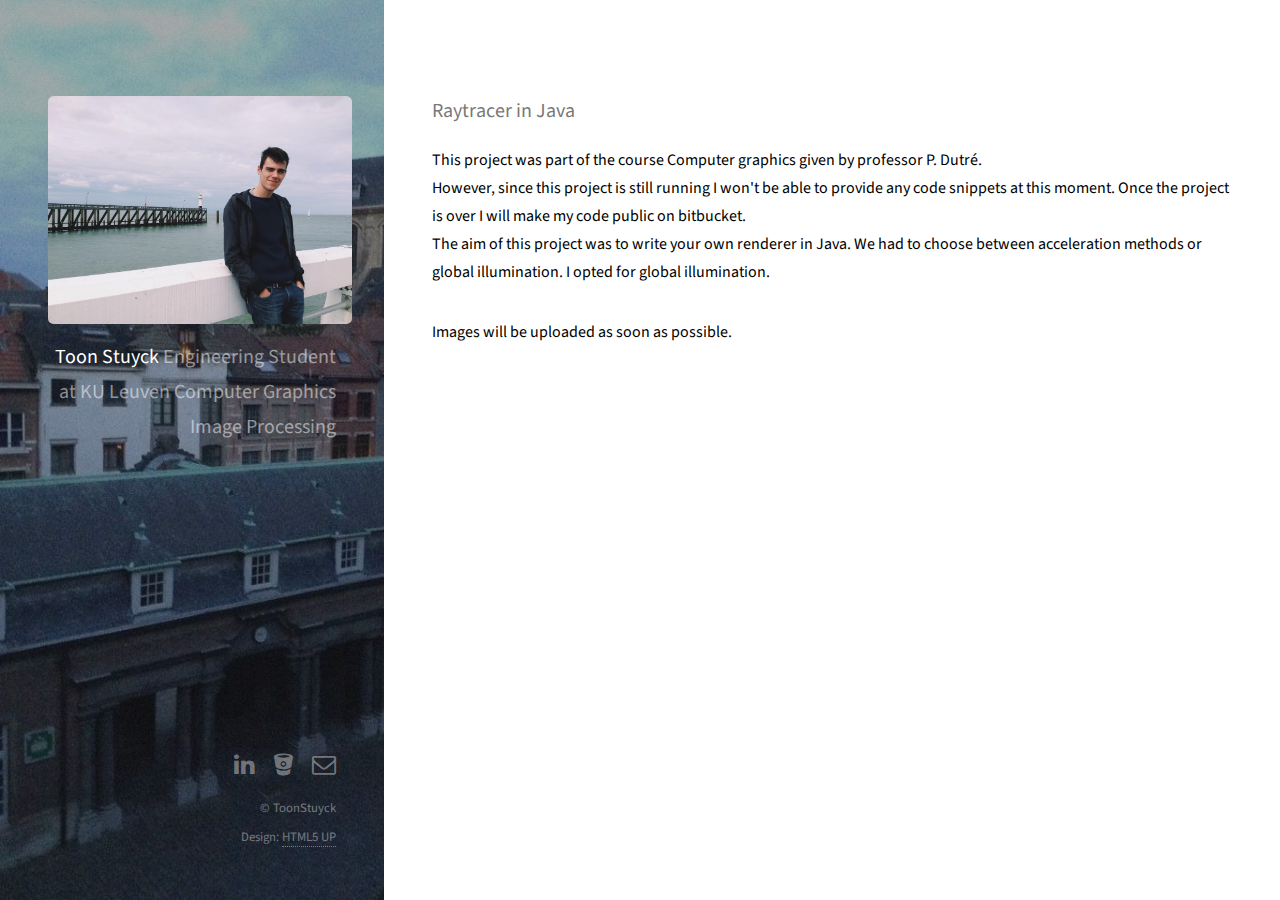
==== commit 57d9ac1f: "cg" ====
--- a/cg.html
+++ b/cg.html
@@ -41,18 +41,7 @@
 						is over I will make my code public on bitbucket. <br/>The aim of this project was to write your own renderer
 						in Java. We had to choose between acceleration methods or global illumination. I opted for global illumination.
 						</p>
-						
-						<div class ="row">
-						<article class="6u 12u$(xsmall) work-item">
-								<img src="images/cg/BruteForce16samples5depth.png" alt="" style="width:370;height:217px;"/>
-								<p>Brute-force path tracer</p>
-						</article>
-						<article class="6u$ 12u$(xsmall) work-item">
-								<img src="images/cg/hybrid32.png" alt="" style="width:370;height:217px;"/>
-								<p>hybrid method</p>
-						</article>
-						</div>
-						<p>Better images will be uploaded as soon as possible.</p>
+						<p>Images will be uploaded as soon as possible.</p>
 					</section>
 
 
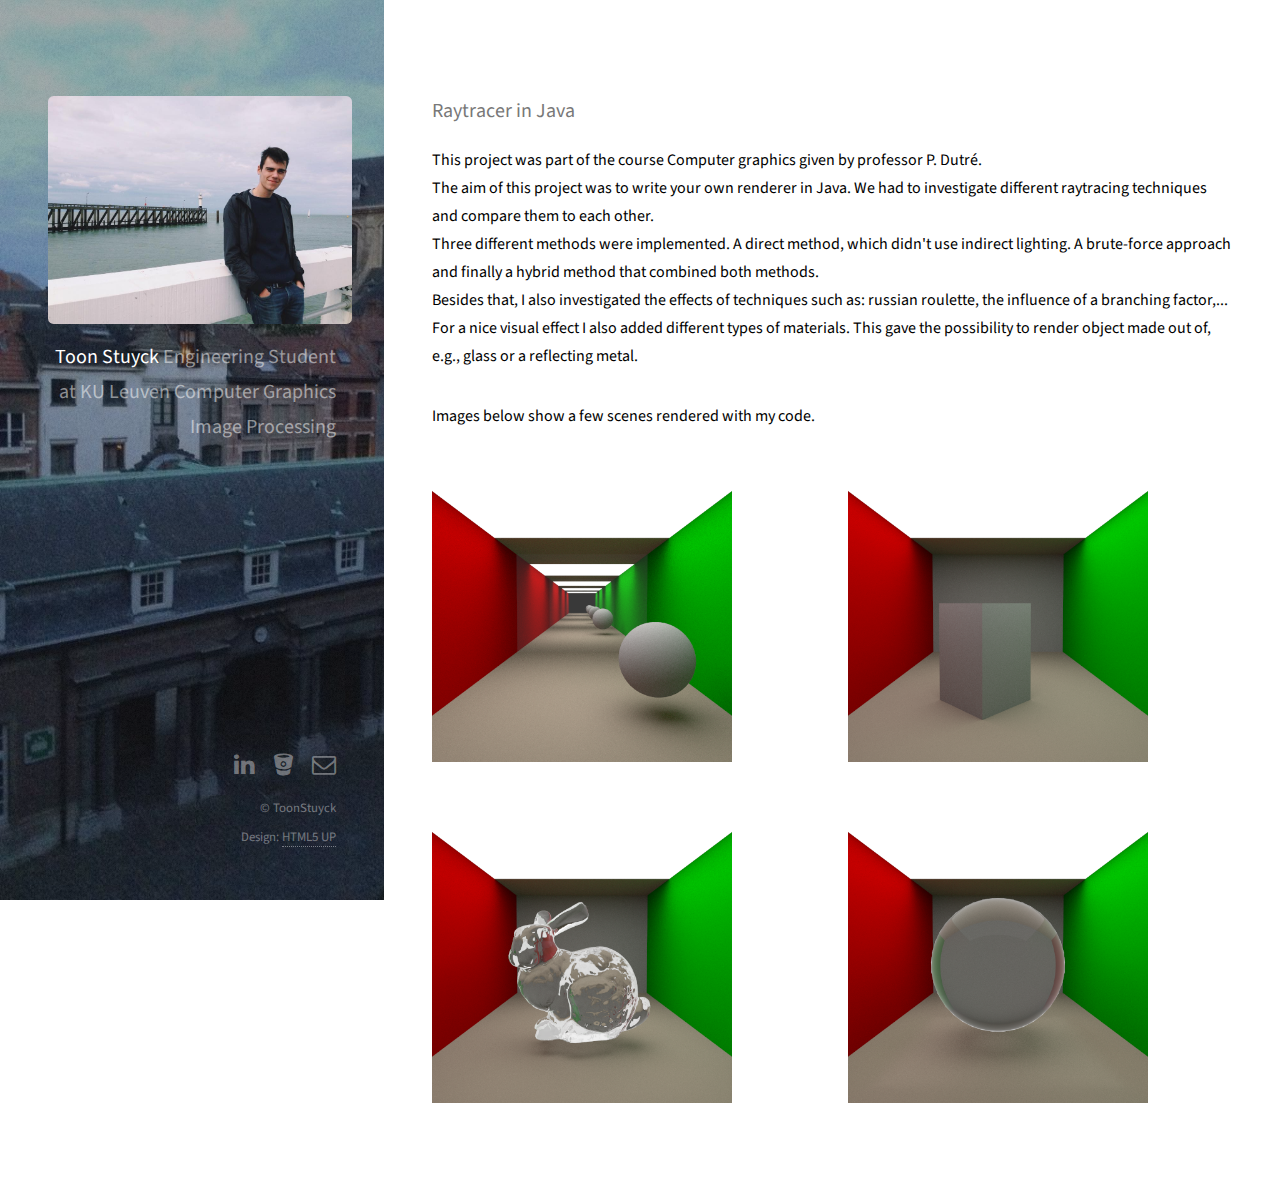
==== commit 8ad53a84: "CG" ====
--- a/cg.html
+++ b/cg.html
@@ -12,10 +12,19 @@
 		<!--[if lte IE 8]><script src="assets/js/ie/html5shiv.js"></script><![endif]-->
 		<link rel="stylesheet" href="assets/css/main.css" />
 		<!--[if lte IE 8]><link rel="stylesheet" href="assets/css/ie8.css" /><![endif]-->
+		<script>
+  (function(i,s,o,g,r,a,m){i['GoogleAnalyticsObject']=r;i[r]=i[r]||function(){
+  (i[r].q=i[r].q||[]).push(arguments)},i[r].l=1*new Date();a=s.createElement(o),
+  m=s.getElementsByTagName(o)[0];a.async=1;a.src=g;m.parentNode.insertBefore(a,m)
+  })(window,document,'script','https://www.google-analytics.com/analytics.js','ga');
+
+  ga('create', 'UA-97439242-1', 'auto');
+  ga('send', 'pageview');
+
+</script>
 	</head>
 	
 	<body id="top">
-
 		<!-- Header -->
 			<header id="header">
 				<div class="inner">
@@ -37,11 +46,36 @@
 							
 						</header>
 						<p>This project was part of the course Computer graphics given by professor P. Dutr&eacute;. <br/>
-						However, since this project is still running I won't be able to provide any code snippets at this moment. Once the project
-						is over I will make my code public on bitbucket. <br/>The aim of this project was to write your own renderer
-						in Java. We had to choose between acceleration methods or global illumination. I opted for global illumination.
+						The aim of this project was to write your own renderer
+						in Java. We had to investigate different raytracing techniques and compare them to each other. <br/>
+						Three different methods were implemented. A direct method, which didn't use indirect lighting. A brute-force approach and finally a hybrid method that combined both methods. <br/>
+						Besides that, I also investigated the effects of techniques such as: russian roulette, the influence of a branching factor,... <br/>
+						For a nice visual effect I also added different types of materials. This gave the possibility to render object made out of, e.g., glass or a reflecting metal.
 						</p>
-						<p>Images will be uploaded as soon as possible.</p>
+						<p>Images below show a few scenes rendered with my code.</p>
+						
+						<div class ="row">
+						<article class="6u 12u$(xsmall) work-item">
+								<img src="images/CG/InfiniteMirror15.png" alt="" style="width:300px;height:300px;"/>
+								<p></p>
+						</article>
+						<article class="6u$ 12u$(xsmall) work-item">
+								<img src="images/CG/CornellBox.png" alt="" style="width:300px;height:300px;"/>
+								<p></p>
+						</article>
+						</div>
+						
+						<div class ="row">
+						<article class="6u 12u$(xsmall) work-item">
+								<img src="images/CG/glassBunny.png" alt="" style="width:300px;height:300px;"/>
+								<p></p>
+						</article>
+						<article class="6u$ 12u$(xsmall) work-item">
+								<img src="images/CG/glass.png" alt="" style="width:300px;height:300px;"/>
+								<p></p>
+						</article>
+						</div>
+						
 					</section>
 
 
